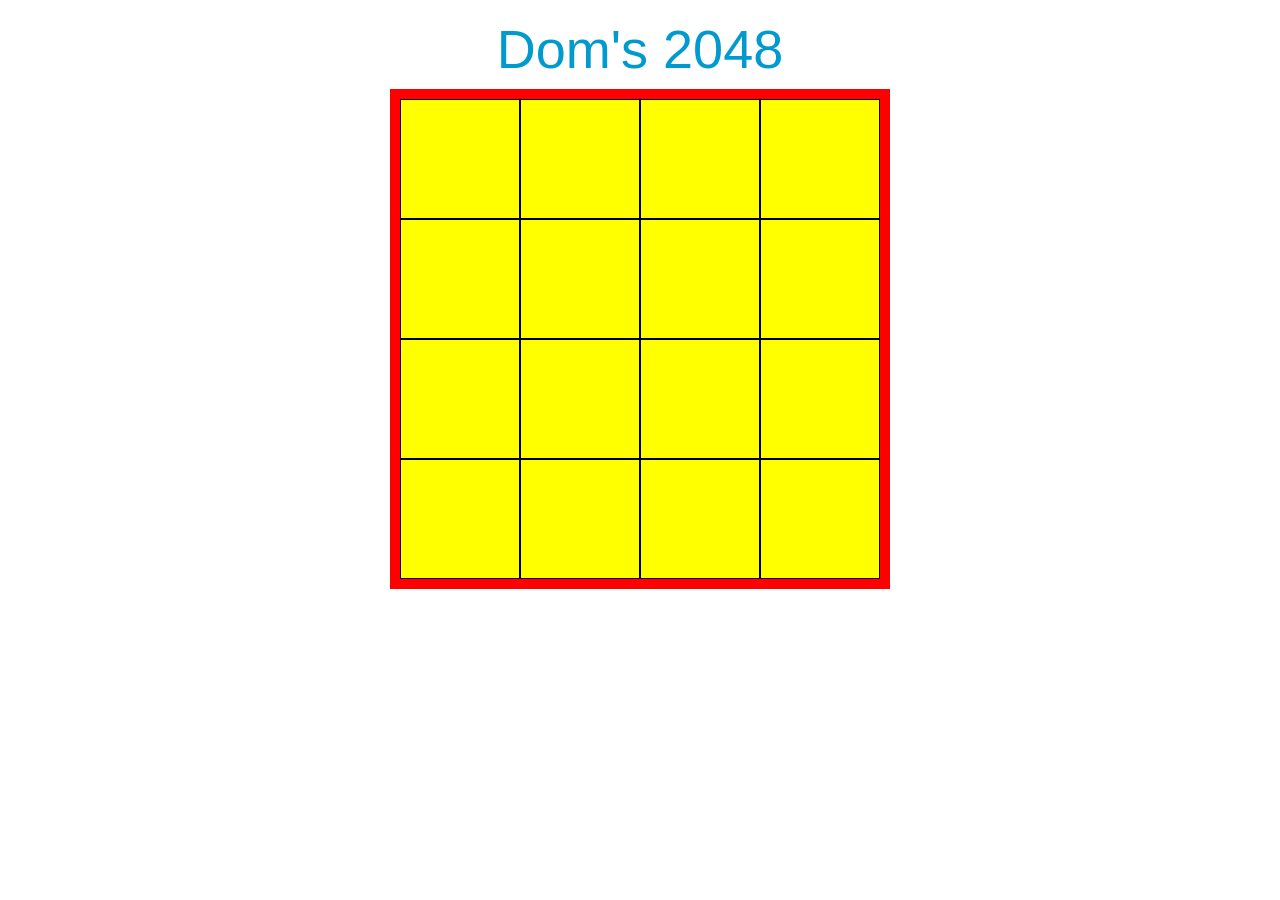
==== index.html @ 4c132f04 "Added basic board layout" ====
<!DOCTYPE html>
<html lang="en">
<head>
  <meta charset="UTF-8">
  <title>Dom's 2048</title>
  <link rel="stylesheet" href="https://maxcdn.bootstrapcdn.com/bootstrap/3.2.0/css/bootstrap.min.css">
  <link rel="stylesheet" href="css/main.css">
</head>
<body>
  <h1>Dom's 2048</h1>

  <div class="board">
    <div class="cell r0 c0"><div></div></div>
    <div class="cell r0 c1"><div></div></div>
    <div class="cell r0 c2"><div></div></div>
    <div class="cell r0 c3"><div></div></div>
    <div class="cell r1 c0"><div></div></div>
    <div class="cell r1 c1"><div></div></div>
    <div class="cell r1 c2"><div></div></div>
    <div class="cell r1 c3"><div></div></div>
    <div class="cell r2 c0"><div></div></div>
    <div class="cell r2 c1"><div></div></div>
    <div class="cell r2 c2"><div></div></div>
    <div class="cell r2 c3"><div></div></div>
    <div class="cell r3 c0"><div></div></div>
    <div class="cell r3 c1"><div></div></div>
    <div class="cell r3 c2"><div></div></div>
    <div class="cell r3 c3"><div></div></div>
  </div>

  <script src="//ajax.googleapis.com/ajax/libs/jquery/1.11.1/jquery.min.js"></script>
  <script src="https://maxcdn.bootstrapcdn.com/bootstrap/3.2.0/js/bootstrap.min.js"></script>
  <script type="text/javascript" src="js/main.js"></script>
</body>
</html>
---- css/main.css ----
body {
  text-align: center;
}


h1 {
  font-family: arial;
  font-size: 54px;
  color: #009ACE;
}

div.board {
  width: 500px;
  height: 500px;
  background: blue;
  display: inline-block;
  margin: auto 0;
  border: 10px solid red;
}

div.cell {
  height: 120px;
  width: 120px;
  background: yellow;
  border: 1px solid black;
  display: block;
  float: left;
}
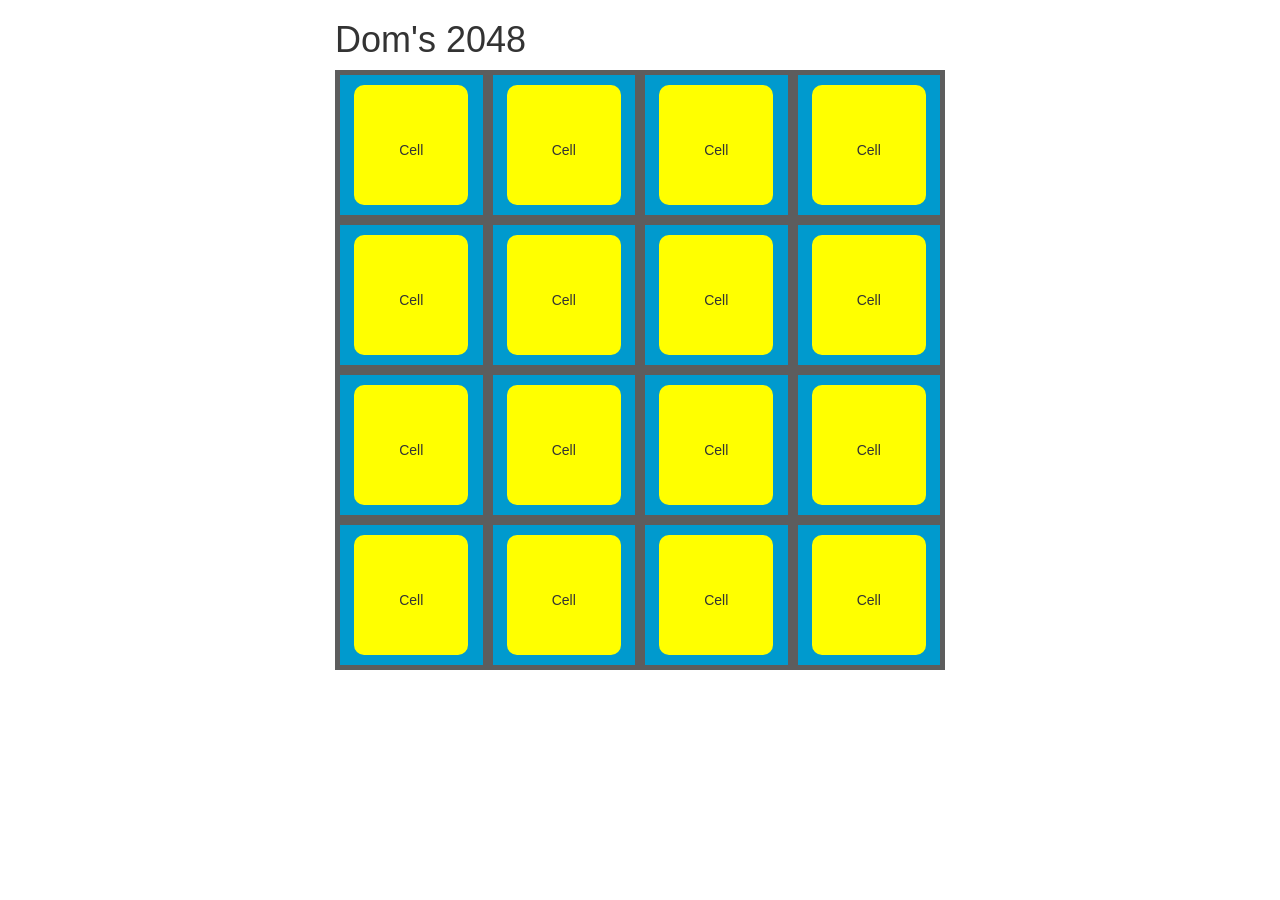
==== commit b84c8670: "Added grid and CSS" ====
--- a/index.html
+++ b/index.html
@@ -7,25 +7,26 @@
   <link rel="stylesheet" href="css/main.css">
 </head>
 <body>
-  <h1>Dom's 2048</h1>
-
-  <div class="board">
-    <div class="cell r0 c0"><div></div></div>
-    <div class="cell r0 c1"><div></div></div>
-    <div class="cell r0 c2"><div></div></div>
-    <div class="cell r0 c3"><div></div></div>
-    <div class="cell r1 c0"><div></div></div>
-    <div class="cell r1 c1"><div></div></div>
-    <div class="cell r1 c2"><div></div></div>
-    <div class="cell r1 c3"><div></div></div>
-    <div class="cell r2 c0"><div></div></div>
-    <div class="cell r2 c1"><div></div></div>
-    <div class="cell r2 c2"><div></div></div>
-    <div class="cell r2 c3"><div></div></div>
-    <div class="cell r3 c0"><div></div></div>
-    <div class="cell r3 c1"><div></div></div>
-    <div class="cell r3 c2"><div></div></div>
-    <div class="cell r3 c3"><div></div></div>
+  <h1 class="col-xs-offset-3 col-xs-6">Dom's 2048</h1>
+  <div class="row col-xs-offset-3 col-xs-6">
+    <div class="board">
+      <div class="cell r0 c0"><div class="tile">Cell</div></div>
+      <div class="cell r0 c1"><div class="tile">Cell</div></div>
+      <div class="cell r0 c2"><div class="tile">Cell</div></div>
+      <div class="cell r0 c3"><div class="tile">Cell</div></div>
+      <div class="cell r1 c0"><div class="tile">Cell</div></div>
+      <div class="cell r1 c1"><div class="tile">Cell</div></div>
+      <div class="cell r1 c2"><div class="tile">Cell</div></div>
+      <div class="cell r1 c3"><div class="tile">Cell</div></div>
+      <div class="cell r2 c0"><div class="tile">Cell</div></div>
+      <div class="cell r2 c1"><div class="tile">Cell</div></div>
+      <div class="cell r2 c2"><div class="tile">Cell</div></div>
+      <div class="cell r2 c3"><div class="tile">Cell</div></div>
+      <div class="cell r3 c0"><div class="tile">Cell</div></div>
+      <div class="cell r3 c1"><div class="tile">Cell</div></div>
+      <div class="cell r3 c2"><div class="tile">Cell</div></div>
+      <div class="cell r3 c3"><div class="tile">Cell</div></div>
+    </div>
   </div>
 
   <script src="//ajax.googleapis.com/ajax/libs/jquery/1.11.1/jquery.min.js"></script>
--- a/css/main.css
+++ b/css/main.css
@@ -1,28 +1,19 @@
-body {
+div.cell {
+  height: 150px;
+  width: 25%;
+  float: left;
+  background: #009ACE;
+  border: 5px solid #5D5D5D;
   text-align: center;
+  line-height: 130px;
+  padding: 0;
 }
 
-
-h1 {
-  font-family: arial;
-  font-size: 54px;
-  color: #009ACE;
+div.tile {
+  background: yellow;
+  width: 80%;
+  height: 120px;
+  margin: 0 auto;
+  margin-top: 10px;
+  border-radius: 10px;
 }
-
-div.board {
-  width: 500px;
-  height: 500px;
-  background: blue;
-  display: inline-block;
-  margin: auto 0;
-  border: 10px solid red;
-}
-
-div.cell {
-  height: 120px;
-  width: 120px;
-  background: yellow;
-  border: 1px solid black;
-  display: block;
-  float: left;
-}
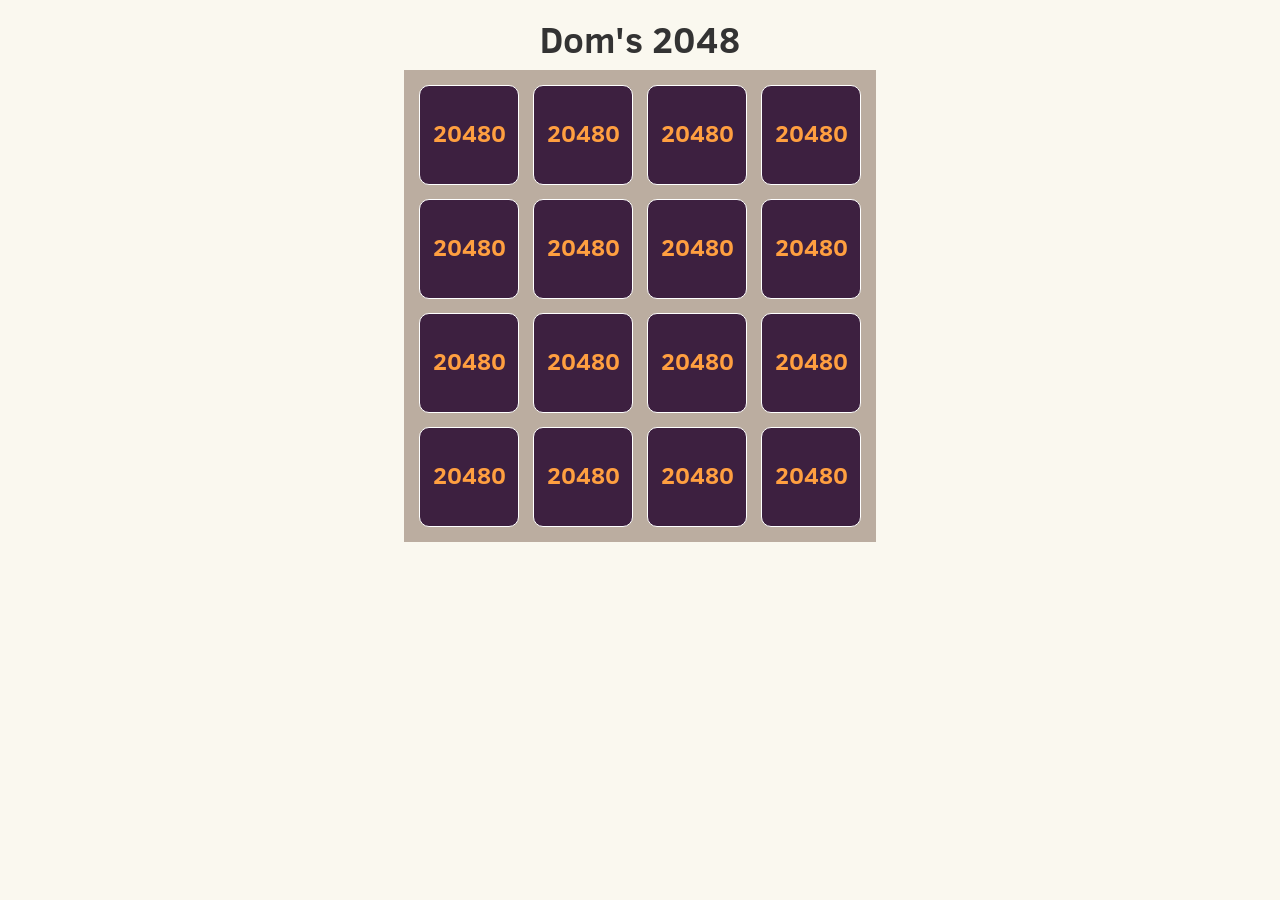
==== commit 3a7f78d1: "New CSS Styles" ====
--- a/index.html
+++ b/index.html
@@ -7,25 +7,25 @@
   <link rel="stylesheet" href="css/main.css">
 </head>
 <body>
-  <h1 class="col-xs-offset-3 col-xs-6">Dom's 2048</h1>
-  <div class="row col-xs-offset-3 col-xs-6">
+  <h1>Dom's 2048</h1>
+  <div>
     <div class="board">
-      <div class="cell r0 c0"><div class="tile">Cell</div></div>
-      <div class="cell r0 c1"><div class="tile">Cell</div></div>
-      <div class="cell r0 c2"><div class="tile">Cell</div></div>
-      <div class="cell r0 c3"><div class="tile">Cell</div></div>
-      <div class="cell r1 c0"><div class="tile">Cell</div></div>
-      <div class="cell r1 c1"><div class="tile">Cell</div></div>
-      <div class="cell r1 c2"><div class="tile">Cell</div></div>
-      <div class="cell r1 c3"><div class="tile">Cell</div></div>
-      <div class="cell r2 c0"><div class="tile">Cell</div></div>
-      <div class="cell r2 c1"><div class="tile">Cell</div></div>
-      <div class="cell r2 c2"><div class="tile">Cell</div></div>
-      <div class="cell r2 c3"><div class="tile">Cell</div></div>
-      <div class="cell r3 c0"><div class="tile">Cell</div></div>
-      <div class="cell r3 c1"><div class="tile">Cell</div></div>
-      <div class="cell r3 c2"><div class="tile">Cell</div></div>
-      <div class="cell r3 c3"><div class="tile">Cell</div></div>
+      <div class="cell r0 c0"><div class="tile">20480</div></div>
+      <div class="cell r0 c1"><div class="tile">20480</div></div>
+      <div class="cell r0 c2"><div class="tile">20480</div></div>
+      <div class="cell r0 c3"><div class="tile">20480</div></div>
+      <div class="cell r1 c0"><div class="tile">20480</div></div>
+      <div class="cell r1 c1"><div class="tile">20480</div></div>
+      <div class="cell r1 c2"><div class="tile">20480</div></div>
+      <div class="cell r1 c3"><div class="tile">20480</div></div>
+      <div class="cell r2 c0"><div class="tile">20480</div></div>
+      <div class="cell r2 c1"><div class="tile">20480</div></div>
+      <div class="cell r2 c2"><div class="tile">20480</div></div>
+      <div class="cell r2 c3"><div class="tile">20480</div></div>
+      <div class="cell r3 c0"><div class="tile">20480</div></div>
+      <div class="cell r3 c1"><div class="tile">20480</div></div>
+      <div class="cell r3 c2"><div class="tile">20480</div></div>
+      <div class="cell r3 c3"><div class="tile">20480</div></div>
     </div>
   </div>
 
--- a/css/main.css
+++ b/css/main.css
@@ -1,19 +1,34 @@
+@font-face {
+  font-family: "Clear Sans";
+  src: url("/fonts/ClearSans-Bold.ttf");
+}
+
+body {
+  background: #FAF8EF;
+  font-family: "Clear Sans";
+  text-align: center;
+}
+
+div.board {
+  width: 472px;
+  height: 472px;
+  background: #bbada0;
+  margin: 0 auto;
+  padding: 8px;
+}
+
 div.cell {
-  height: 150px;
-  width: 25%;
+  width: 100px;
+  height: 100px;
+  border: 1px solid #FFF;
+  border-radius: 10px;
+  background: #3D2040;
   float: left;
-  background: #009ACE;
-  border: 5px solid #5D5D5D;
-  text-align: center;
-  line-height: 130px;
-  padding: 0;
+  font-size: 24px;
+  margin: 7px;
 }
 
 div.tile {
-  background: yellow;
-  width: 80%;
-  height: 120px;
-  margin: 0 auto;
-  margin-top: 10px;
-  border-radius: 10px;
+  color: #FF9F40;
+  margin-top: 30px;
 }
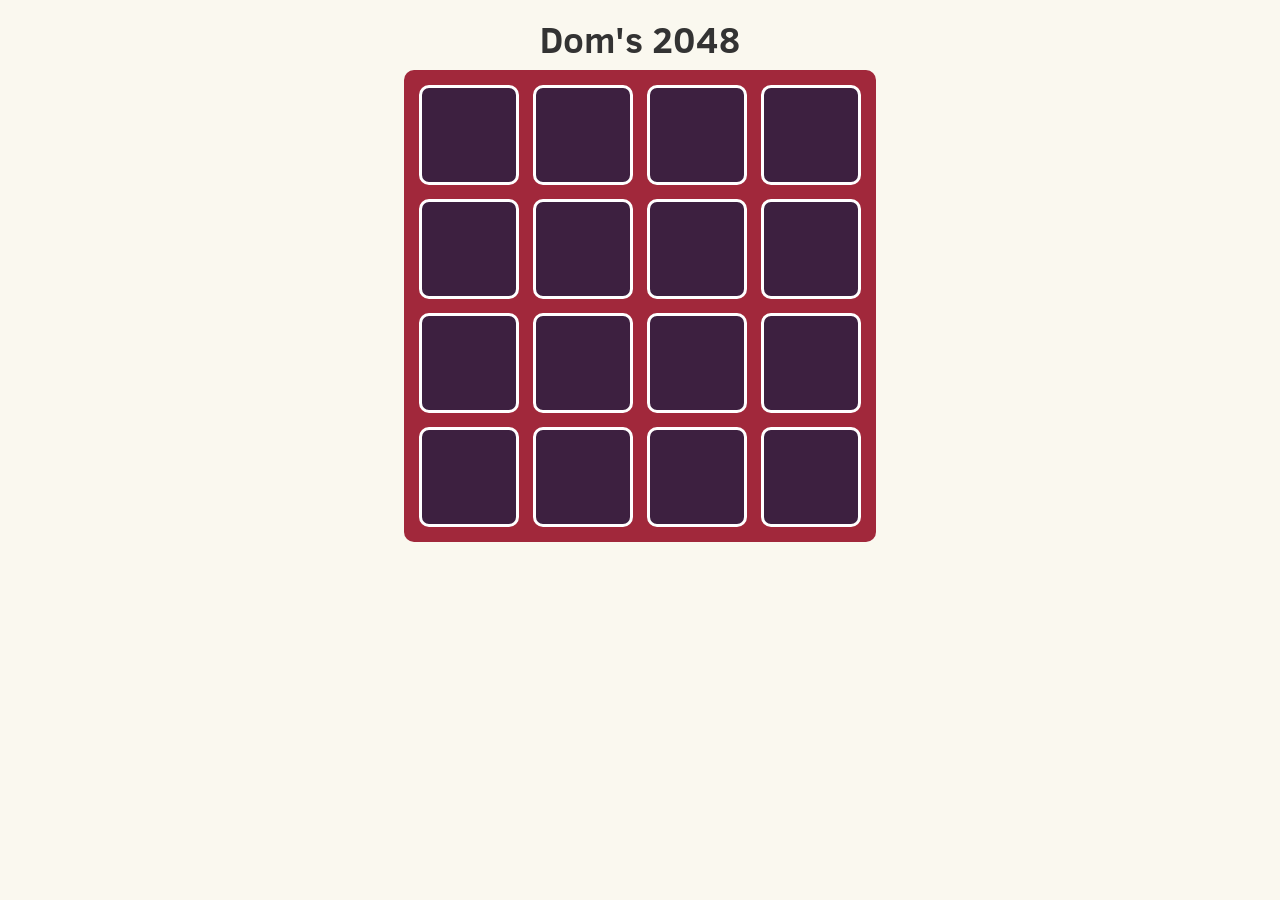
==== commit b8e3bb4b: "Added move functions" ====
--- a/index.html
+++ b/index.html
@@ -10,22 +10,22 @@
   <h1>Dom's 2048</h1>
   <div>
     <div class="board">
-      <div class="cell r0 c0"><div class="tile">20480</div></div>
-      <div class="cell r0 c1"><div class="tile">20480</div></div>
-      <div class="cell r0 c2"><div class="tile">20480</div></div>
-      <div class="cell r0 c3"><div class="tile">20480</div></div>
-      <div class="cell r1 c0"><div class="tile">20480</div></div>
-      <div class="cell r1 c1"><div class="tile">20480</div></div>
-      <div class="cell r1 c2"><div class="tile">20480</div></div>
-      <div class="cell r1 c3"><div class="tile">20480</div></div>
-      <div class="cell r2 c0"><div class="tile">20480</div></div>
-      <div class="cell r2 c1"><div class="tile">20480</div></div>
-      <div class="cell r2 c2"><div class="tile">20480</div></div>
-      <div class="cell r2 c3"><div class="tile">20480</div></div>
-      <div class="cell r3 c0"><div class="tile">20480</div></div>
-      <div class="cell r3 c1"><div class="tile">20480</div></div>
-      <div class="cell r3 c2"><div class="tile">20480</div></div>
-      <div class="cell r3 c3"><div class="tile">20480</div></div>
+      <div class="cell r0 c0"><div class="tile"></div></div>
+      <div class="cell r0 c1"><div class="tile"></div></div>
+      <div class="cell r0 c2"><div class="tile"></div></div>
+      <div class="cell r0 c3"><div class="tile"></div></div>
+      <div class="cell r1 c0"><div class="tile"></div></div>
+      <div class="cell r1 c1"><div class="tile"></div></div>
+      <div class="cell r1 c2"><div class="tile"></div></div>
+      <div class="cell r1 c3"><div class="tile"></div></div>
+      <div class="cell r2 c0"><div class="tile"></div></div>
+      <div class="cell r2 c1"><div class="tile"></div></div>
+      <div class="cell r2 c2"><div class="tile"></div></div>
+      <div class="cell r2 c3"><div class="tile"></div></div>
+      <div class="cell r3 c0"><div class="tile"></div></div>
+      <div class="cell r3 c1"><div class="tile"></div></div>
+      <div class="cell r3 c2"><div class="tile"></div></div>
+      <div class="cell r3 c3"><div class="tile"></div></div>
     </div>
   </div>
 
--- a/css/main.css
+++ b/css/main.css
@@ -12,7 +12,8 @@
 div.board {
   width: 472px;
   height: 472px;
-  background: #bbada0;
+  background: #A1283B;
+  border-radius: 10px;
   margin: 0 auto;
   padding: 8px;
 }
@@ -20,7 +21,7 @@
 div.cell {
   width: 100px;
   height: 100px;
-  border: 1px solid #FFF;
+  border: 3px solid #FFF;
   border-radius: 10px;
   background: #3D2040;
   float: left;
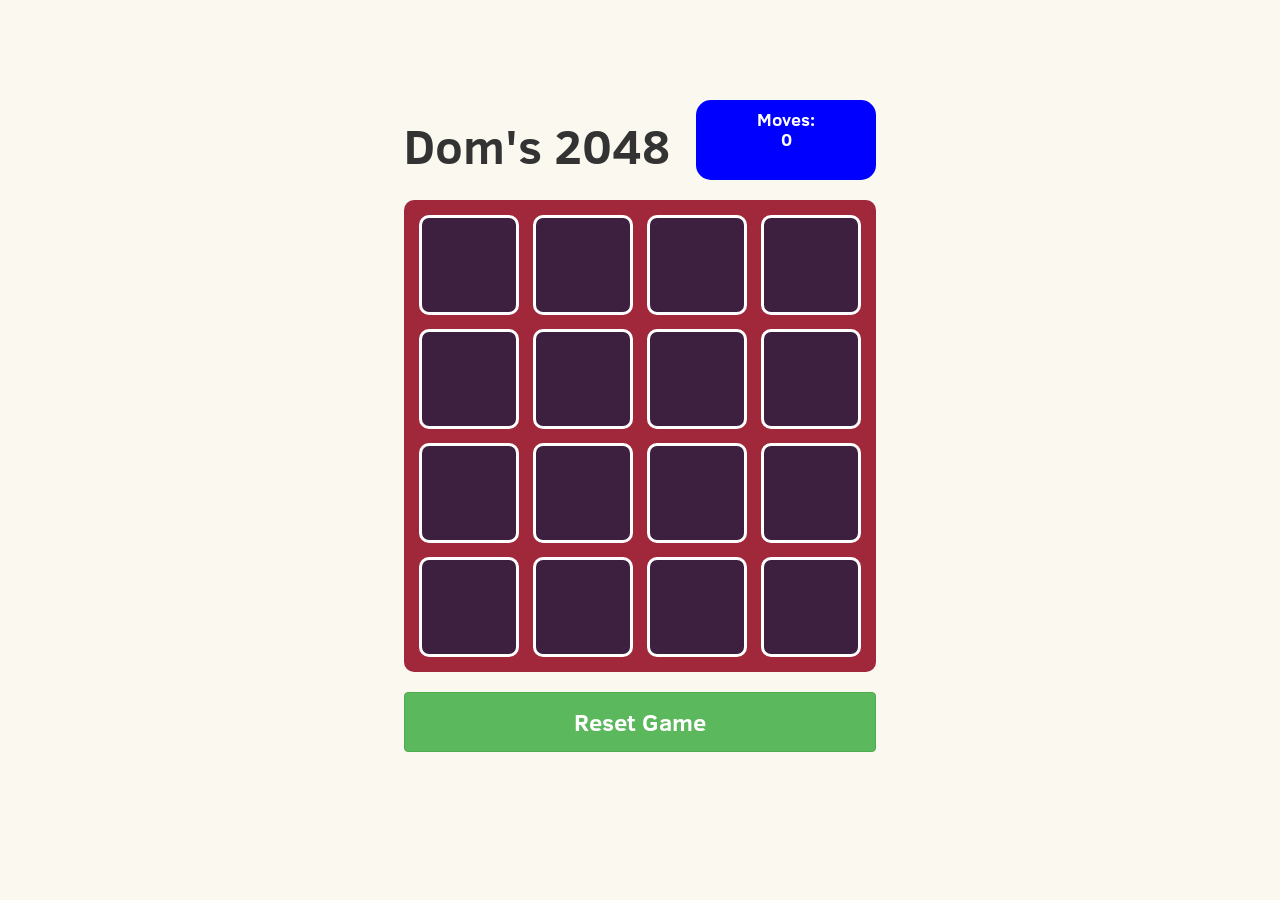
==== commit ac4d0ddc: "Added moves counter and minor CSS changes" ====
--- a/index.html
+++ b/index.html
@@ -7,26 +7,36 @@
   <link rel="stylesheet" href="css/main.css">
 </head>
 <body>
-  <h1>Dom's 2048</h1>
-  <div>
-    <div class="board">
-      <div class="cell r0 c0"><div class="tile"></div></div>
-      <div class="cell r0 c1"><div class="tile"></div></div>
-      <div class="cell r0 c2"><div class="tile"></div></div>
-      <div class="cell r0 c3"><div class="tile"></div></div>
-      <div class="cell r1 c0"><div class="tile"></div></div>
-      <div class="cell r1 c1"><div class="tile"></div></div>
-      <div class="cell r1 c2"><div class="tile"></div></div>
-      <div class="cell r1 c3"><div class="tile"></div></div>
-      <div class="cell r2 c0"><div class="tile"></div></div>
-      <div class="cell r2 c1"><div class="tile"></div></div>
-      <div class="cell r2 c2"><div class="tile"></div></div>
-      <div class="cell r2 c3"><div class="tile"></div></div>
-      <div class="cell r3 c0"><div class="tile"></div></div>
-      <div class="cell r3 c1"><div class="tile"></div></div>
-      <div class="cell r3 c2"><div class="tile"></div></div>
-      <div class="cell r3 c3"><div class="tile"></div></div>
+  <div class="container">
+    <div class="top-container">
+      <h1>Dom's 2048</h1>
+      <div class="score-container">
+        <h2>Moves:</h2>
+        <h3 class="moves">0</h3>
+      </div>
     </div>
+
+    <div>
+      <div class="board">
+        <div class="cell r0 c0"><div class="tile"></div></div>
+        <div class="cell r0 c1"><div class="tile"></div></div>
+        <div class="cell r0 c2"><div class="tile"></div></div>
+        <div class="cell r0 c3"><div class="tile"></div></div>
+        <div class="cell r1 c0"><div class="tile"></div></div>
+        <div class="cell r1 c1"><div class="tile"></div></div>
+        <div class="cell r1 c2"><div class="tile"></div></div>
+        <div class="cell r1 c3"><div class="tile"></div></div>
+        <div class="cell r2 c0"><div class="tile"></div></div>
+        <div class="cell r2 c1"><div class="tile"></div></div>
+        <div class="cell r2 c2"><div class="tile"></div></div>
+        <div class="cell r2 c3"><div class="tile"></div></div>
+        <div class="cell r3 c0"><div class="tile"></div></div>
+        <div class="cell r3 c1"><div class="tile"></div></div>
+        <div class="cell r3 c2"><div class="tile"></div></div>
+        <div class="cell r3 c3"><div class="tile"></div></div>
+      </div>
+    </div>
+    <button class="btn btn-success reset">Reset Game</button>
   </div>
 
   <script src="//ajax.googleapis.com/ajax/libs/jquery/1.11.1/jquery.min.js"></script>
--- a/css/main.css
+++ b/css/main.css
@@ -7,6 +7,50 @@
   background: #FAF8EF;
   font-family: "Clear Sans";
   text-align: center;
+}
+
+div.top-container {
+  width: 472px;
+  height: 80px;
+  /*background: red;*/
+  margin: 100px auto 20px;
+}
+
+.top-container h1 {
+  font-size: 48px;
+  float: left;
+  display: block;
+}
+
+.score-container {
+  width: 180px;
+  height: 80px;
+  display: block;
+  float: right;
+  background: blue;
+  border-radius: 15px;
+}
+
+.score-container h2 {
+  margin: 10px auto 0;
+  font-size: 18px;
+  color: #FFF;
+}
+
+.score-container h3 {
+  width: 100%;
+  font-size: 18px;
+  color: #FFF;
+  margin-top: 0;
+}
+
+div.moves {
+  width: 472px;
+  height: 90px;
+  background: #009ACE;
+  border: 2px solid #5D5D5D;
+  border-radius: 10px;
+  margin: 20px auto;
 }
 
 div.board {
@@ -33,3 +77,9 @@
   color: #FF9F40;
   margin-top: 30px;
 }
+button.reset {
+  width: 472px;
+  height: 60px;
+  font-size: 24px;
+  margin-top: 20px;
+}
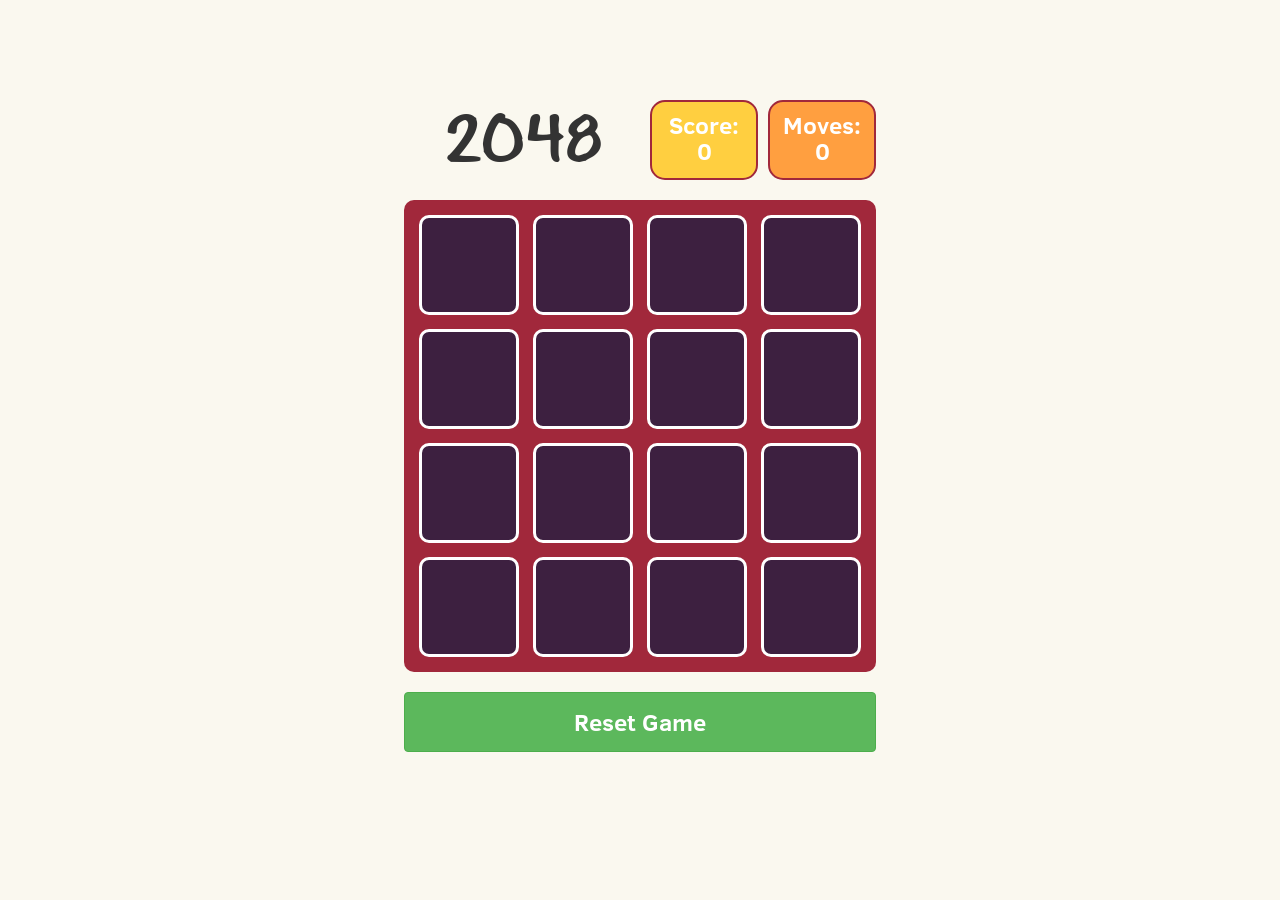
==== commit f5bfb53e: "Added score and move dashboard, and added tile color" ====
--- a/index.html
+++ b/index.html
@@ -9,10 +9,18 @@
 <body>
   <div class="container">
     <div class="top-container">
-      <h1>Dom's 2048</h1>
-      <div class="score-container">
-        <h2>Moves:</h2>
-        <h3 class="moves">0</h3>
+      <div class="title">
+        <h1>2048</h1>
+      </div>
+      <div class="dashboard">
+        <div class="score-container">
+          <h2>Score:</h2>
+          <h3 class="score">0</h3>
+        </div>
+        <div class="moves-container">
+          <h2>Moves:</h2>
+          <h3 class="moves">0</h3>
+        </div>
       </div>
     </div>
 
--- a/css/main.css
+++ b/css/main.css
@@ -1,6 +1,11 @@
 @font-face {
   font-family: "Clear Sans";
   src: url("/fonts/ClearSans-Bold.ttf");
+}
+
+@font-face {
+  font-family: "StreetWise";
+  src: url("/fonts/StreetwiseBuddy.ttf");
 }
 
 body {
@@ -12,46 +17,63 @@
 div.top-container {
   width: 472px;
   height: 80px;
-  /*background: red;*/
   margin: 100px auto 20px;
 }
 
-.top-container h1 {
-  font-size: 48px;
+div.title {
+  width: 236px;
+  height: 80px;
+  display: block;
   float: left;
+  font-family: 'StreetWise';
+}
+
+div.title h1 {
+  font-size: 60px;
+  margin: 0;
+}
+
+div.dashboard {
+  width: 236px;
+  height: 80px;
   display: block;
+  float: left;
+}
+
+.score-container,
+.moves-container {
+  width: 108px;
+  height: 80px;
+  border: 2px solid #A1283B;
+  border-radius: 15px;
+  display: block;
+  float: left;
+  margin-left: 10px
 }
 
 .score-container {
-  width: 180px;
-  height: 80px;
-  display: block;
-  float: right;
-  background: blue;
-  border-radius: 15px;
+  background: #FFCF40;
 }
 
-.score-container h2 {
-  margin: 10px auto 0;
-  font-size: 18px;
-  color: #FFF;
+.moves-container {
+  background: #FF9F40;
 }
 
-.score-container h3 {
+.score-container h2,
+.moves-container h2 {
+  color: #FFF;
+  font-size: 24px;
+  margin: 10px auto 0;
+}
+
+.score-container h3,
+.moves-container h3 {
   width: 100%;
-  font-size: 18px;
   color: #FFF;
+  font-size: 24px;
   margin-top: 0;
 }
 
-div.moves {
-  width: 472px;
-  height: 90px;
-  background: #009ACE;
-  border: 2px solid #5D5D5D;
-  border-radius: 10px;
-  margin: 20px auto;
-}
 
 div.board {
   width: 472px;
@@ -74,8 +96,11 @@
 }
 
 div.tile {
+  width: 100%;
+  height: 100%;
+  border-radius: 5px;
   color: #FF9F40;
-  margin-top: 30px;
+  padding-top: 30px;
 }
 button.reset {
   width: 472px;
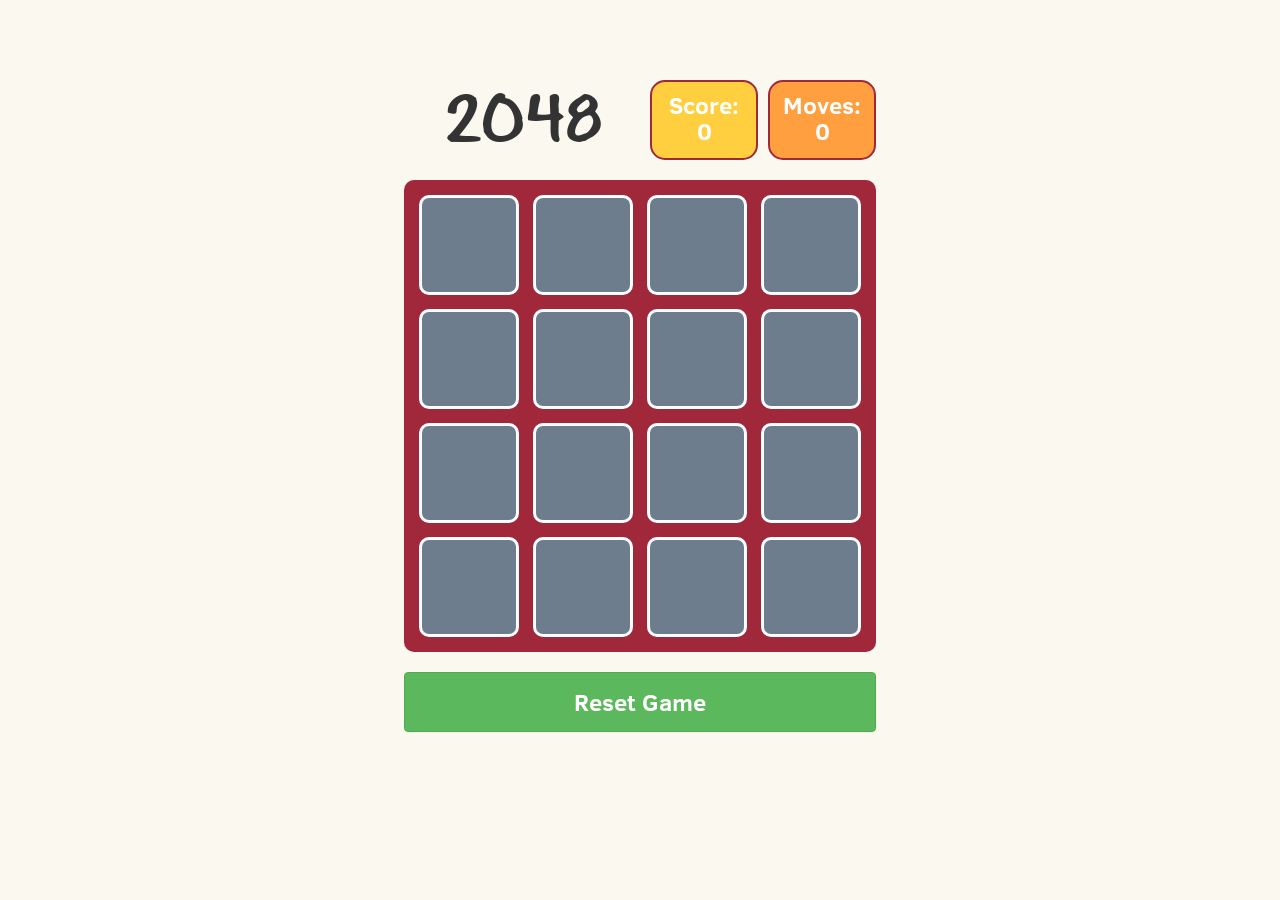
==== commit a0a0c5bc: "Added game over display" ====
--- a/index.html
+++ b/index.html
@@ -9,9 +9,7 @@
 <body>
   <div class="container">
     <div class="top-container">
-      <div class="title">
-        <h1>2048</h1>
-      </div>
+      <div class="title"><h1>2048</h1></div>
       <div class="dashboard">
         <div class="score-container">
           <h2>Score:</h2>
@@ -24,7 +22,7 @@
       </div>
     </div>
 
-    <div>
+    <div class="gameContainer">
       <div class="board">
         <div class="cell r0 c0"><div class="tile"></div></div>
         <div class="cell r0 c1"><div class="tile"></div></div>
@@ -44,7 +42,8 @@
         <div class="cell r3 c3"><div class="tile"></div></div>
       </div>
     </div>
-    <button class="btn btn-success reset">Reset Game</button>
+    <div><button class="btn btn-success reset">Reset Game</button></div>
+
   </div>
 
   <script src="//ajax.googleapis.com/ajax/libs/jquery/1.11.1/jquery.min.js"></script>
--- a/css/main.css
+++ b/css/main.css
@@ -14,10 +14,14 @@
   text-align: center;
 }
 
+div.container {
+  width: 502px;
+}
+
 div.top-container {
   width: 472px;
   height: 80px;
-  margin: 100px auto 20px;
+  margin: 80px auto 20px;
 }
 
 div.title {
@@ -74,6 +78,11 @@
   margin-top: 0;
 }
 
+div.gameContainer {
+  position: relative;
+  width: 472px;
+  height: 472px;
+}
 
 div.board {
   width: 472px;
@@ -82,6 +91,9 @@
   border-radius: 10px;
   margin: 0 auto;
   padding: 8px;
+  position: absolute;
+  left: 0;
+  top: 0;
 }
 
 div.cell {
@@ -89,22 +101,45 @@
   height: 100px;
   border: 3px solid #FFF;
   border-radius: 10px;
-  background: #3D2040;
+  background: #6D7D8D;
   float: left;
-  font-size: 24px;
   margin: 7px;
 }
 
 div.tile {
   width: 100%;
   height: 100%;
-  border-radius: 5px;
-  color: #FF9F40;
-  padding-top: 30px;
+  border-radius: 7px;
+  color: #FFF;
+  font-size: 24px;
+  line-height: 90px;
 }
+
 button.reset {
   width: 472px;
   height: 60px;
   font-size: 24px;
   margin-top: 20px;
 }
+
+.gameContainer div.gameOverShade {
+  width: 472px;
+  height: 472px;
+  background: rgba(255,255,255,0.5);
+  position: absolute;
+  top: 0;
+  left: 0;
+  z-index: 50;
+
+}
+
+div.gameOver {
+  width: 272px;
+  height: 100px;
+  top: 151px;
+  left: 100px;
+  font-family: 'StreetWise';
+  font-size: 60px;
+  position: absolute;
+  z-index: 100;
+}
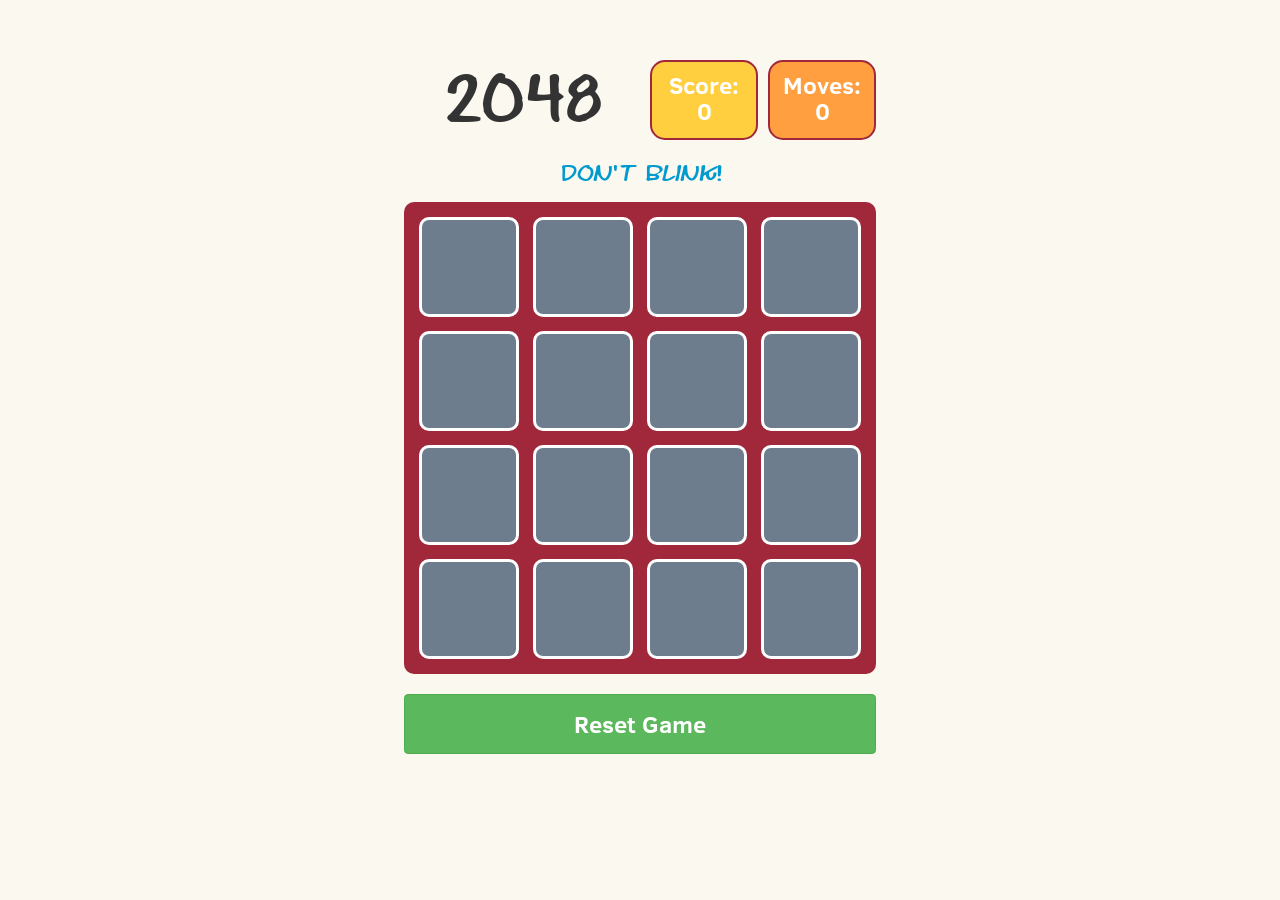
==== commit 7d6560b2: "Added php script" ====
--- a/index.html
+++ b/index.html
@@ -21,6 +21,7 @@
         </div>
       </div>
     </div>
+    <div class='instructions'><h2>Don't Blink!</h2></div>
 
     <div class="gameContainer">
       <div class="board">
--- a/css/main.css
+++ b/css/main.css
@@ -20,8 +20,8 @@
 
 div.top-container {
   width: 472px;
-  height: 80px;
-  margin: 80px auto 20px;
+  height: 100px;
+  margin: 60px auto 0;
 }
 
 div.title {
@@ -35,6 +35,14 @@
 div.title h1 {
   font-size: 60px;
   margin: 0;
+}
+
+div.instructions h2 {
+  color: #009ACE;
+  font-size: 20px;
+  font-family: 'StreetWise';
+  margin-top: 0;
+  margin-bottom: 20px;
 }
 
 div.dashboard {
@@ -104,15 +112,20 @@
   background: #6D7D8D;
   float: left;
   margin: 7px;
+  overflow: hidden;
+  position: relative;
 }
 
 div.tile {
-  width: 100%;
-  height: 100%;
+  width: 100px;
+  height: 100px;
   border-radius: 7px;
   color: #FFF;
   font-size: 24px;
   line-height: 90px;
+  -webkit-transition:width 150ms, height 150ms, top 150ms, left 150ms, scale 150ms;
+  transition:width 150ms, height 150ms, top 150ms, left 150ms, scale 150ms;
+  position: absolute;
 }
 
 button.reset {
@@ -143,3 +156,107 @@
   position: absolute;
   z-index: 100;
 }
+
+
+/***********/
+
+div.tile0 {
+  background: #6D7D8D;
+}
+
+div.tile2 {
+   background: #139ACC;
+   color: #FFFFFF;
+ }
+
+div.tile4 {
+   background: #FFF54A;
+   color: #5D5D5D;
+ }
+
+div.tile8 {
+   background: #FF315E;
+   color: #FFFFFF;
+ }
+
+div.tile16 {
+   background: #B28992;
+   color: #FFFFFF;
+ }
+
+div.tile32 {
+   background: #D6FFDE;
+   color: #5D5D5D;
+ }
+
+div.tile64 {
+   background: #B29F88;
+   color: #FFFFFF;
+ }
+
+div.tile128 {
+   background: #CC415D;
+   color: #FFFFFF;
+ }
+
+div.tile256 {
+   background: #B2B2A1;
+   color: #FFFFFF;
+ }
+
+div.512 {
+   background: #FFB324;
+   color: #5D5D5D;
+ }
+
+div.tile1024 {
+   background: #3FCC83;
+   color: #FFFFFF;
+ }
+
+div.tile2048 {
+   background: #3D2040;
+   color: #FFFFFF;
+ }
+
+div.tile4096 {
+   background: #F13D00;
+   color: #FFFFFF;
+ }
+
+div.8192 {
+   background: #274514;
+   color: #FFFFFF;
+ }
+
+div.tile16384 {
+   background: #00135E;
+   color: #FFFFFF;
+ }
+
+div.questionMark {
+  background: #000000;
+  color: #FFFFFF;
+}
+
+
+
+
+
+
+
+
+
+
+
+
+
+
+
+
+
+
+
+
+
+
